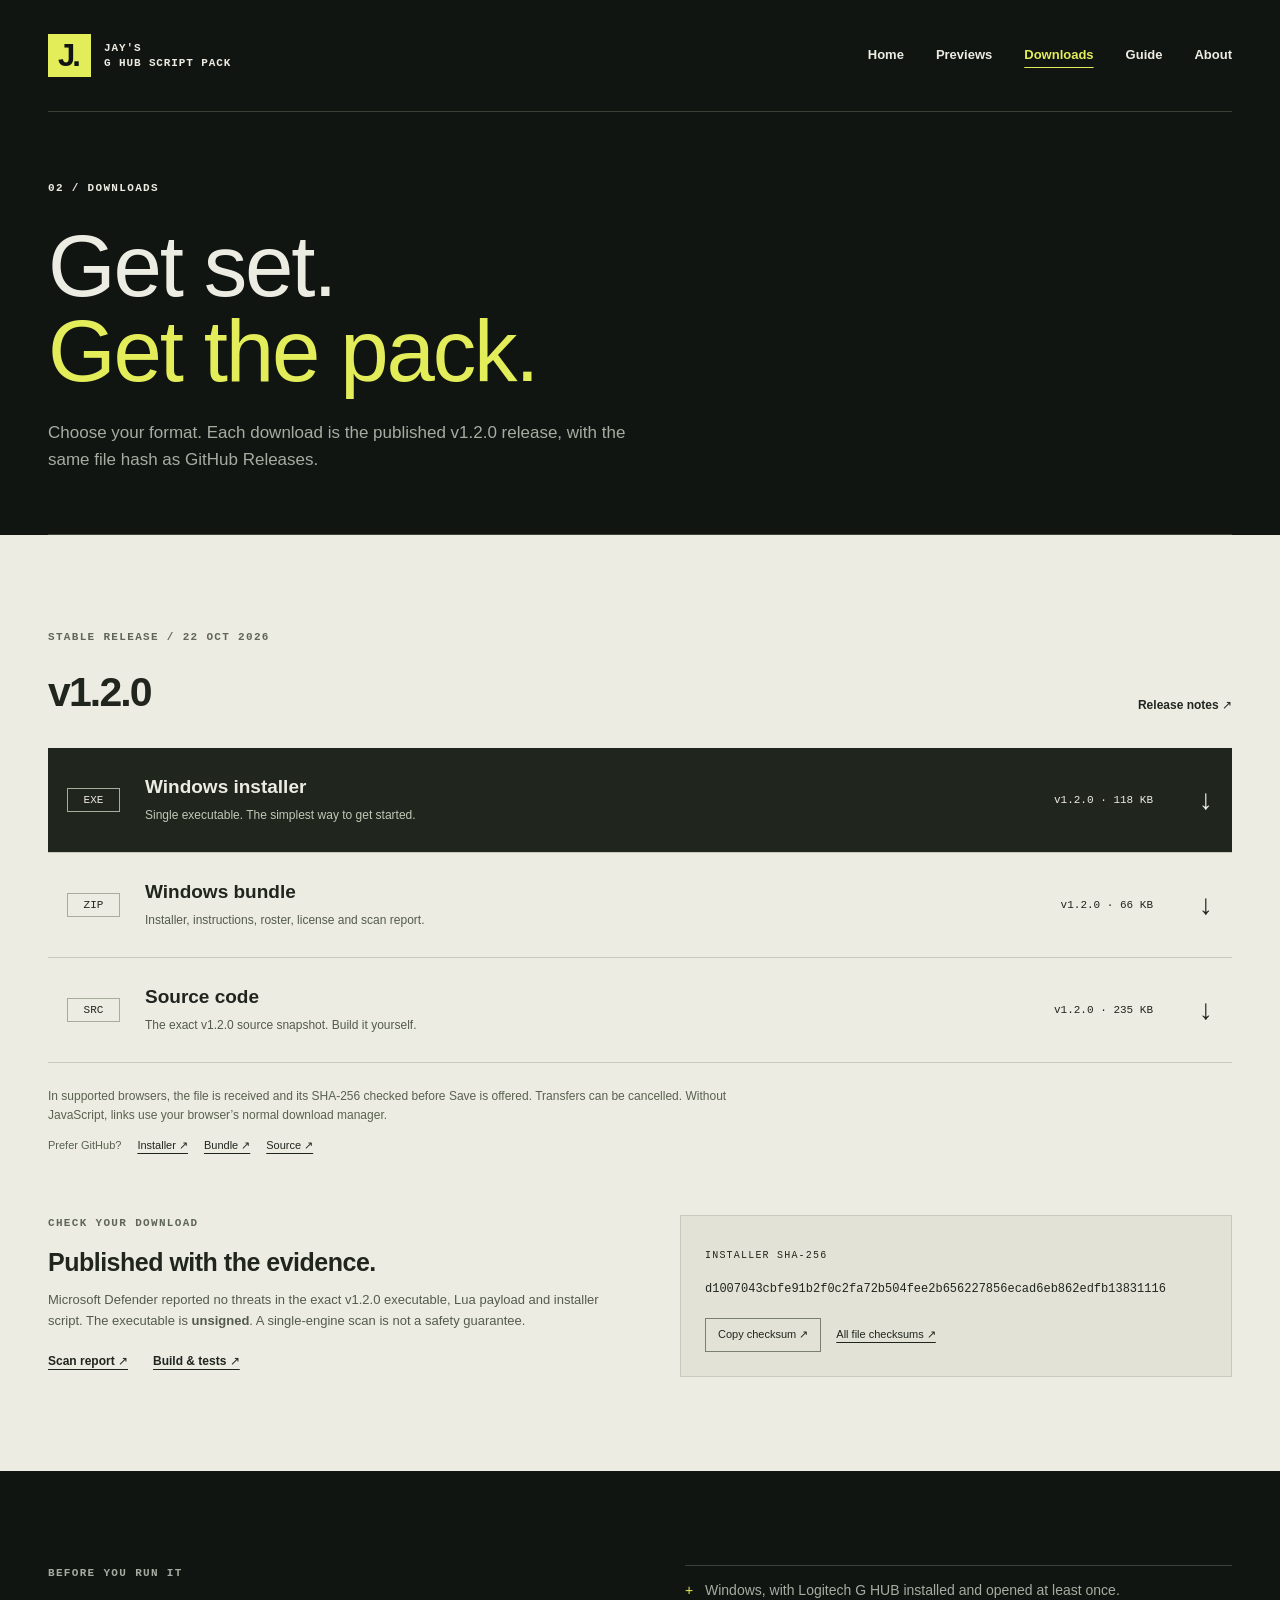
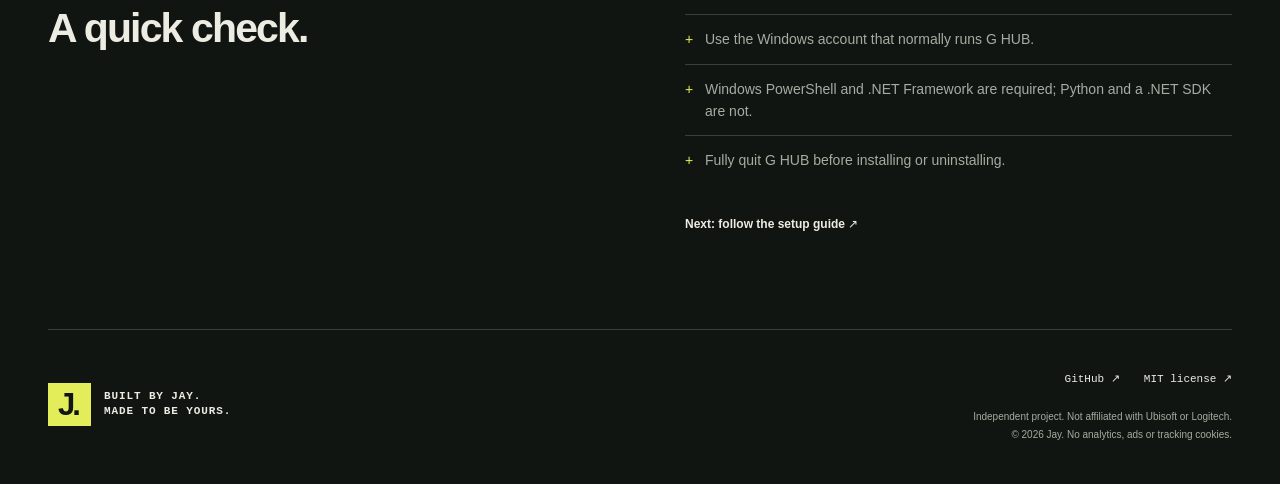
==== site/download.html @ 49db73fe "Expand website with previews, guide and verified download progress" ====
<!doctype html>
<html lang="en"><head>
<meta charset="utf-8"><meta name="viewport" content="width=device-width, initial-scale=1"><meta name="theme-color" content="#111511">
<meta name="description" content="Download the Windows installer, ZIP bundle or source with transfer progress and SHA-256 verification."><meta property="og:title" content="Downloads — Jay's G HUB Script Pack"><meta property="og:description" content="Download the Windows installer, ZIP bundle or source with transfer progress and SHA-256 verification."><meta property="og:type" content="website">
<link rel="canonical" href="https://contactjayclatty.github.io/Jay-GHUB-Script-Pack/download.html"><link rel="icon" href="assets/favicon.ico"><link rel="stylesheet" href="style.css"><script src="app.js" defer></script>
<title>Downloads — Jay's G HUB Script Pack</title></head><body>
<a class="skip" href="#main">Skip to content</a>
<header class="masthead wrap"><a class="wordmark" href="index.html" aria-label="Jay's G HUB Script Pack home"><span class="mark">J.</span><span>JAY'S<br>G HUB SCRIPT PACK</span></a><nav aria-label="Main navigation"><a href="index.html">Home</a><a href="previews.html">Previews</a><a href="download.html" aria-current="page">Downloads</a><a href="guide.html">Guide</a><a href="about.html">About</a></nav></header>
<main id="main"><section class="page-heading wrap"><p class="eyebrow">02 / DOWNLOADS</p><h1>Get set.<br><em>Get the pack.</em></h1><p class="page-intro">Choose your format. Each download is the published v1.2.0 release, with the same file hash as GitHub Releases.</p></section>
<section class="download-section"><div class="wrap section"><div class="download-heading"><div><p class="eyebrow">STABLE RELEASE / 22 OCT 2026</p><h2>v1.2.0</h2></div><a class="text-link" href="https://github.com/contactjayclatty/Jay-GHUB-Script-Pack/releases/tag/v1.2.0">Release notes ↗</a></div><a class="download-row featured" href="downloads/Jay-GHUB-Script-Pack-v1.2.0.exe" download="Jay-GHUB-Script-Pack-v1.2.0.exe" data-download="installer"><span class="file-type">EXE</span><span><strong>Windows installer</strong><small>Single executable. The simplest way to get started.</small></span><span class="file-detail">v1.2.0 · 118 KB</span><span class="download-arrow" aria-hidden="true">↓</span></a><a class="download-row " href="downloads/Jay-GHUB-Script-Pack-v1.2.0-windows.zip" download="Jay-GHUB-Script-Pack-v1.2.0-windows.zip" data-download="bundle"><span class="file-type">ZIP</span><span><strong>Windows bundle</strong><small>Installer, instructions, roster, license and scan report.</small></span><span class="file-detail">v1.2.0 · 66 KB</span><span class="download-arrow" aria-hidden="true">↓</span></a><a class="download-row " href="downloads/Jay-GHUB-Script-Pack-v1.2.0-source.zip" download="Jay-GHUB-Script-Pack-v1.2.0-source.zip" data-download="source"><span class="file-type">SRC</span><span><strong>Source code</strong><small>The exact v1.2.0 source snapshot. Build it yourself.</small></span><span class="file-detail">v1.2.0 · 235 KB</span><span class="download-arrow" aria-hidden="true">↓</span></a><p class="download-explainer">In supported browsers, the file is received and its SHA-256 checked before Save is offered. Transfers can be cancelled. Without JavaScript, links use your browser’s normal download manager.</p><div class="direct-links"><span>Prefer GitHub?</span><a href="https://github.com/contactjayclatty/Jay-GHUB-Script-Pack/releases/download/v1.2.0/Jay-GHUB-Script-Pack-v1.2.0.exe">Installer ↗</a><a href="https://github.com/contactjayclatty/Jay-GHUB-Script-Pack/releases/download/v1.2.0/Jay-GHUB-Script-Pack-v1.2.0-windows.zip">Bundle ↗</a><a href="https://github.com/contactjayclatty/Jay-GHUB-Script-Pack/releases/download/v1.2.0/Jay-GHUB-Script-Pack-v1.2.0-source.zip">Source ↗</a></div>    <div class="verification" id="verification"><div><p class="eyebrow">CHECK YOUR DOWNLOAD</p><h3>Published with the evidence.</h3><p>Microsoft Defender reported no threats in the exact v1.2.0 executable, Lua payload and installer script. The executable is <strong>unsigned</strong>. A single-engine scan is not a safety guarantee.</p><div class="verification-links"><a href="https://github.com/contactjayclatty/Jay-GHUB-Script-Pack/releases/download/v1.2.0/malware-scan-report.json">Scan report ↗</a><a href="https://github.com/contactjayclatty/Jay-GHUB-Script-Pack/actions/runs/39658087045">Build & tests ↗</a></div></div><div class="hash-block"><label for="checksum">INSTALLER SHA-256</label><code id="checksum">d1007043cbfe91b2f0c2fa72b504fee2b656227856ecad6eb862edfb13831116</code><button id="copy-hash" type="button">Copy checksum <span aria-hidden="true">↗</span></button><span id="copy-status" class="sr-only" role="status"></span><a href="https://github.com/contactjayclatty/Jay-GHUB-Script-Pack/releases/download/v1.2.0/SHA256SUMS.txt">All file checksums ↗</a></div></div></div></section>
<section class="wrap section requirements"><div><p class="eyebrow">BEFORE YOU RUN IT</p><h2>A quick check.</h2></div><div><ul class="plain-list"><li>Windows, with Logitech G HUB installed and opened at least once.</li><li>Use the Windows account that normally runs G HUB.</li><li>Windows PowerShell and .NET Framework are required; Python and a .NET SDK are not.</li><li>Fully quit G HUB before installing or uninstalling.</li></ul><a class="text-link" href="guide.html">Next: follow the setup guide ↗</a></div></section>
<dialog id="download-dialog" aria-labelledby="transfer-title" aria-describedby="transfer-status"><div class="transfer-head"><span class="eyebrow">JAY'S G HUB / FILE TRANSFER</span><button type="button" id="close-transfer" aria-label="Close download window">×</button></div><p class="transfer-version">V1.2.0 / WINDOWS</p><h2 id="transfer-title">Preparing your file.</h2><p id="transfer-file" class="transfer-file"></p><progress id="transfer-progress" max="100" aria-label="Download progress"></progress><div class="transfer-stats"><span id="transfer-amount">Connecting…</span><span id="transfer-percent">—</span></div><p id="transfer-status" role="status" aria-live="polite">Starting the transfer.</p><div class="transfer-actions"><button type="button" class="button primary" id="save-transfer" hidden>Save file ↓</button><button type="button" class="button primary" id="retry-transfer" hidden>Try again ↻</button><button type="button" class="button secondary" id="cancel-transfer">Cancel transfer</button></div><a id="transfer-fallback" href="https://github.com/contactjayclatty/Jay-GHUB-Script-Pack/releases/download/v1.2.0/Jay-GHUB-Script-Pack-v1.2.0.exe">Download directly from GitHub ↗</a><p class="transfer-footnote">The progress bar measures bytes received by this page. Saving to disk is handled by your browser.</p></dialog></main>
<footer class="wrap footer"><a class="wordmark" href="index.html"><span class="mark">J.</span><span>BUILT BY JAY.<br>MADE TO BE YOURS.</span></a><div><a href="https://github.com/contactjayclatty/Jay-GHUB-Script-Pack">GitHub ↗</a><a href="https://github.com/contactjayclatty/Jay-GHUB-Script-Pack/blob/main/LICENSE">MIT license ↗</a><p>Independent project. Not affiliated with Ubisoft or Logitech.<br>© 2026 Jay. No analytics, ads or tracking cookies.</p></div></footer>
</body></html>
---- site/style.css ----
:root{--bg:#111511;--panel:#1b201b;--paper:#edece3;--muted:#a5ada1;--line:#394036;--accent:#e3ec59;--ink:#20251e;color-scheme:dark;font-family:Arial,Helvetica,sans-serif;font-synthesis:none}*{box-sizing:border-box}html{scroll-behavior:smooth;scroll-padding-top:30px}body{margin:0;background:var(--bg);color:var(--paper);font-size:16px;line-height:1.6}a{color:inherit;text-underline-offset:4px}button,input{font:inherit}a,button,input,summary{-webkit-tap-highlight-color:transparent}a:focus-visible,button:focus-visible,input:focus-visible,summary:focus-visible{outline:2px solid var(--accent);outline-offset:6px}.wrap{width:min(1240px,calc(100% - 96px));margin-inline:auto}.masthead{height:112px;display:flex;align-items:center;justify-content:space-between;border-bottom:1px solid var(--line)}.wordmark{display:flex;gap:13px;align-items:center;text-decoration:none;font:700 11px/1.35 'Courier New',monospace;letter-spacing:.08em}.mark{display:grid;place-items:center;width:43px;height:43px;background:var(--accent);color:var(--bg);font:900 31px/1 Arial;letter-spacing:-3px;padding-right:3px}.masthead nav{display:flex;gap:32px;font-size:13px;font-weight:bold}.masthead nav a{text-decoration:none}.masthead nav a:hover{color:var(--accent)}.hero{display:grid;grid-template-columns:1fr .85fr;gap:70px;padding-top:76px;padding-bottom:78px;align-items:center}.eyebrow{font:700 11px/1.6 'Courier New',monospace;letter-spacing:.12em;margin:0 0 25px}.status-dot{display:inline-block;width:7px;height:7px;background:var(--accent);margin-right:8px}.hero h1{font-family:Impact,'Arial Narrow',sans-serif;font-size:clamp(60px,6.6vw,98px);font-weight:400;line-height:.97;letter-spacing:-.025em;margin:0 0 28px}.hero h1 span{color:var(--accent)}.intro{max-width:400px;color:#bdc4b8;font-size:17px;line-height:1.7;margin:0 0 29px}.button{display:inline-flex;gap:50px;align-items:center;justify-content:space-between;padding:17px 23px;font-weight:700;font-size:15px;text-decoration:none;transition:background .15s,transform .15s}.primary{background:var(--accent);color:var(--bg)}.primary:hover{background:#f1fa78;transform:translateY(-2px)}.button span{font-size:25px;line-height:1}.download-meta{font:11px/1.6 'Courier New',monospace;color:var(--muted);margin:15px 0 0}.download-meta span{margin:0 8px;color:#5a6455}.hero-visual{margin:0;position:relative;padding:21px;background:var(--panel);border:1px solid var(--line);box-shadow:17px 17px 0 #0a0d0a}.visual-top{display:flex;justify-content:space-between;gap:10px;font:10px/1.5 'Courier New',monospace;letter-spacing:.07em;margin-bottom:16px;color:var(--muted)}.visual-top span:last-child{color:var(--accent)}.screen{overflow:hidden;border:1px solid #444e44;background:#121820}.screen img{width:100%;height:auto;display:block}.hero-visual figcaption{font:11px/1.6 'Courier New',monospace;color:var(--muted);margin-top:17px}.corner{color:var(--accent);font-size:20px;margin-right:6px}.spec-strip{border-block:1px solid var(--line);background:#181d17}.specs{display:flex;align-items:center;justify-content:space-between;padding-block:22px;font-size:13px;color:var(--muted);gap:20px}.specs strong{font-size:20px;color:var(--paper);margin-right:10px}.specs a{color:var(--accent);font:700 11px 'Courier New',monospace;text-decoration:none}.section{padding-top:94px;padding-bottom:94px}h2{font-size:clamp(32px,3.2vw,46px);line-height:1.13;letter-spacing:-.045em;font-weight:700;margin:0 0 24px}h3{font-size:21px;line-height:1.3;letter-spacing:-.02em;margin:0 0 12px}.setup{display:grid;grid-template-columns:.85fr 1.15fr;gap:100px}.section-heading>p:last-child{max-width:320px;color:var(--muted)}.section .eyebrow{color:var(--muted);margin-bottom:23px}.steps{list-style:none;padding:0;margin:0}.steps li{display:grid;grid-template-columns:43px 1fr;gap:20px;border-top:1px solid var(--line);padding:25px 0}.steps li:first-child{padding-top:22px}.steps li:last-child{padding-bottom:0}.step-number{font:12px 'Courier New',monospace;color:var(--accent);padding-top:5px}.steps p{font-size:14px;color:var(--muted);margin:0;max-width:490px}.steps strong{color:var(--paper)}.neutral{display:grid;grid-template-columns:175px 1fr;gap:28px;padding:26px 32px;border-left:3px solid var(--accent);background:var(--panel)}.note-label{font:700 11px/1.7 'Courier New',monospace;color:var(--accent);letter-spacing:.1em}.neutral p{margin:0;font-size:14px;color:var(--muted)}.neutral strong{color:var(--paper)}.roster-heading,.download-heading{display:flex;justify-content:space-between;align-items:flex-end;gap:30px;margin-bottom:33px}.roster-heading h2,.download-heading h2{margin:0}.roster-heading>p{color:var(--muted);font-size:14px;margin:0}.roster-tools{display:flex;gap:20px;align-items:center;margin-bottom:22px;border-top:1px solid var(--line);padding-top:22px}.roster-tools label{font:11px 'Courier New',monospace;text-transform:uppercase;letter-spacing:.05em}.roster-tools input{background:transparent;color:var(--paper);border:1px solid #59634f;padding:11px 14px;width:330px;border-radius:0;font-size:14px}.roster-tools input::placeholder{color:#a5ada1}.roster-tools span{margin-left:auto;font:11px 'Courier New',monospace;color:var(--muted)}.operator-list{list-style:none;display:grid;grid-template-columns:repeat(6,1fr);margin:0;padding:0;border-top:1px solid var(--line);border-left:1px solid var(--line)}.operator-list li{border-bottom:1px solid var(--line);border-right:1px solid var(--line);padding:13px 15px;font-size:13px;display:flex;gap:12px;align-items:center}.operator-list li:before{content:'+';color:#69765d;font:11px monospace}.operator-list li[hidden]{display:none}.operator-list li:hover{background:var(--panel);color:var(--accent)}.small-print{font-size:11px;color:var(--muted);margin:20px 0 0;max-width:800px}.empty{color:var(--muted)}.download-section{background:var(--paper);color:var(--ink)}.download-section .eyebrow{color:#5f6659}.text-link{font-size:12px;font-weight:bold;text-decoration:none}.text-link:hover{text-decoration:underline}.download-row{display:grid;grid-template-columns:53px 1fr 130px 35px;align-items:center;gap:25px;border-top:1px solid #c6c9bb;padding:27px 19px;text-decoration:none;transition:background .15s}.download-row:last-of-type{border-bottom:1px solid #c6c9bb}.download-row:hover{background:#dddfd1}.download-row.featured{background:var(--ink);color:var(--paper);border:0}.download-row.featured:hover{background:#343d2c}.file-type{font:11px 'Courier New',monospace;border:1px solid #a7ad9b;padding:5px 7px;text-align:center}.download-row strong{display:block;font-size:19px;line-height:1.3;margin-bottom:6px}.download-row small{font-size:12px;color:#535b4d;display:block}.featured small{color:#c0c9b6}.file-detail{font:11px 'Courier New',monospace;text-align:right}.download-arrow{font-size:28px;text-align:right}.verification{display:grid;grid-template-columns:1fr 1fr;gap:80px;padding-top:60px}.verification .eyebrow{margin-bottom:13px}.verification h3{font-size:25px}.verification p:not(.eyebrow){font-size:13px;color:#535b4d;margin:0}.verification-links{display:flex;gap:25px;margin-top:20px;font-size:12px;font-weight:bold}.hash-block{background:#e2e3d6;padding:24px;align-self:start;border:1px solid #c6c9bb}.hash-block label{font:10px 'Courier New',monospace;letter-spacing:.12em}.hash-block code{display:block;overflow-wrap:anywhere;font:12px/1.8 'Courier New',monospace;margin:13px 0 18px}.hash-block button{background:transparent;border:1px solid #79806f;color:var(--ink);padding:7px 12px;cursor:pointer;font-size:11px}.hash-block button:hover{background:#cdd2bf}.hash-block>a{font-size:11px;margin-left:15px}.download-section :focus-visible{outline-color:#3b4931}.faq{display:grid;grid-template-columns:.85fr 1.15fr;gap:100px}.questions details{border-top:1px solid var(--line)}.questions details:last-child{border-bottom:1px solid var(--line)}summary{cursor:pointer;list-style:none;display:flex;align-items:center;justify-content:space-between;gap:18px;font-size:15px;padding:21px 0;font-weight:bold}summary::-webkit-details-marker{display:none}summary:after{content:'+';font:21px 'Courier New',monospace;color:var(--accent)}details[open] summary:after{content:'−'}.questions p{font-size:14px;color:var(--muted);margin:0 0 23px;max-width:500px}.questions code{font-size:12px;overflow-wrap:anywhere}.footer{border-top:1px solid var(--line);padding-top:34px;padding-bottom:40px;display:flex;justify-content:space-between;gap:40px}.footer>div{text-align:right}.footer>div>a{font:11px 'Courier New',monospace;margin-left:24px;text-decoration:none}.footer p{font-size:10px;color:var(--muted);line-height:1.8;margin:18px 0 0}.sr-only{position:absolute;width:1px;height:1px;padding:0;margin:-1px;overflow:hidden;clip:rect(0,0,0,0);white-space:nowrap;border:0}.skip{position:fixed;top:-80px;left:16px;z-index:10;background:var(--accent);color:var(--ink);padding:12px}.skip:focus{top:12px}[hidden]{display:none!important}
@media(min-width:1500px){.hero{gap:110px}.hero h1{font-size:105px}}
@media(max-width:1050px){.wrap{width:calc(100% - 56px)}.hero{gap:35px}.hero h1{font-size:70px}.setup,.faq{gap:50px}.operator-list{grid-template-columns:repeat(5,1fr)}.verification{gap:35px}.specs strong{display:block;margin-bottom:3px}.hash-block>a{display:block;margin:12px 0 0}}
@media(max-width:760px){.wrap{width:calc(100% - 40px)}.masthead{height:89px}.masthead nav{gap:18px;font-size:12px}.wordmark{font-size:9px}.mark{width:35px;height:35px;font-size:26px}.hero{grid-template-columns:1fr;padding-top:46px;padding-bottom:48px;gap:40px}.hero h1{font-size:clamp(61px,14vw,96px)}.hero .eyebrow{font-size:9px;margin-bottom:25px}.intro{font-size:16px;max-width:450px}.hero-visual{max-width:460px;width:100%;justify-self:center;box-shadow:9px 9px 0 #090c09;padding:15px}.hero-visual figcaption{font-size:10px}.specs{display:grid;grid-template-columns:1fr 1fr;gap:21px;padding-block:23px}.specs strong{display:inline;font-size:19px}.specs span{font-size:11px}.specs a{font-size:10px}.section{padding-block:58px}.setup,.faq{grid-template-columns:1fr;gap:25px}h2{font-size:35px}.section-heading>p:last-child{max-width:440px}.neutral{grid-template-columns:1fr;padding:21px;gap:12px}.neutral p{font-size:13px}.roster-heading{display:block}.roster-heading>p{margin-top:18px}.roster-tools{flex-wrap:wrap;gap:12px}.roster-tools label{width:100%}.roster-tools input{width:calc(100% - 110px)}.roster-tools span{font-size:10px}.operator-list{grid-template-columns:repeat(3,1fr)}.operator-list li{padding:12px 9px;font-size:12px;gap:6px}.small-print{font-size:10px}.download-heading{display:block}.download-heading .text-link{display:inline-block;margin-top:21px}.download-row{grid-template-columns:40px 1fr 22px;gap:15px;padding:22px 12px}.download-row strong{font-size:17px}.download-row small{font-size:11px}.file-type{font-size:9px;padding:4px}.file-detail{display:none}.verification{grid-template-columns:1fr;gap:28px;padding-top:38px}.hash-block>a{display:inline-block;margin:0 0 0 12px}.faq .text-link{display:inline-block;margin-bottom:15px}.footer{display:block;padding-block:28px}.footer>div{text-align:left;margin-top:28px}.footer>div>a{margin-left:0;margin-right:24px}}
@media(prefers-reduced-motion:reduce){html{scroll-behavior:auto}*{transition:none!important}}
/* Shared pages */
.masthead nav a[aria-current="page"]{color:var(--accent);text-decoration:underline;text-underline-offset:8px}
.page-heading{padding-block:68px 60px;border-bottom:1px solid var(--line)}
.page-heading h1{font:400 clamp(58px,6.8vw,94px)/.98 Impact,'Arial Narrow',sans-serif;letter-spacing:-.025em;margin:0 0 26px}
.page-heading h1 em{font-style:normal;color:var(--accent)}
.page-intro{color:var(--muted);font-size:17px;max-width:610px;margin:0}
.overview,.preview-layout,.requirements,.about-story{display:grid;grid-template-columns:1fr 1fr;gap:90px}
.muted,.preview-copy>p:not(.eyebrow){color:var(--muted);max-width:440px}.overview .muted{margin-bottom:25px}
.route-list{border-top:1px solid var(--line)}.route-list>a{position:relative;display:block;padding:23px 40px 23px 0;border-bottom:1px solid var(--line);text-decoration:none}.route-list>a:hover{color:var(--accent)}.route-list span{display:block;font:10px 'Courier New',monospace;color:var(--muted);margin-bottom:12px}.route-list strong{font-size:23px;line-height:1.3;display:block;letter-spacing:-.025em}.route-list b{position:absolute;right:8px;top:35px;font-size:25px;font-weight:400;color:var(--accent)}
.bottom-cta{display:flex;align-items:center;justify-content:space-between;gap:30px}.bottom-cta h2{margin:0}.preview-layout{align-items:start;grid-template-columns:.8fr 1.2fr}.preview-copy{padding-top:25px}.preview-copy .button{margin-top:20px}.plain-list{padding:0;list-style:none;color:var(--muted);font-size:14px;margin:25px 0}.plain-list li{padding:13px 0 13px 20px;border-top:1px solid var(--line);position:relative}.plain-list li:before{content:'+';position:absolute;left:0;color:var(--accent)}.preview-frame{margin:0;padding:18px;background:var(--panel);border:1px solid var(--line)}.preview-frame img{display:block;width:100%;height:auto}.preview-frame figcaption{font-size:11px;color:var(--muted);margin:16px 0 8px}.preview-frame>a{font-size:11px}
.code-section{background:#191e17;border-block:1px solid var(--line)}.code-layout{display:grid;grid-template-columns:1.3fr 1fr;gap:60px}.code-window{border:1px solid var(--line);background:#0d110d;min-width:0}.code-top{display:flex;justify-content:space-between;gap:15px;padding:14px 20px;border-bottom:1px solid var(--line);font:10px 'Courier New',monospace;color:var(--muted)}.code-window pre{margin:0;padding:27px;overflow:auto;font:13px/1.9 'Courier New',monospace}.code-comment{color:#819276}.code-name{color:#e6e9d3}.code-value{color:var(--accent)}.code-string{color:#c9c48b}.code-notes p{color:var(--muted);font-size:14px}.code-notes strong{color:var(--paper)}.source-details{margin-top:28px;border-block:1px solid var(--line);padding-bottom:0}.source-details[open]{padding-bottom:25px}.source-details summary{font-size:13px}.source-details pre{max-height:480px;overflow:auto;background:#0d110d;padding:24px;font:12px/1.8 'Courier New',monospace;tab-size:2}.source-details>a{font-size:12px}
.download-explainer{font-size:12px;color:#59614f;max-width:730px;margin:24px 0 12px}.direct-links{display:flex;flex-wrap:wrap;gap:16px;font-size:11px}.direct-links span{color:#59614f}.requirements .plain-list{margin-top:0}.requirements h2{margin:0}
.guide-layout{display:grid;grid-template-columns:185px 1fr;gap:80px;padding-block:45px 80px}.guide-toc{position:sticky;top:30px;align-self:start}.guide-toc a{display:block;font:11px 'Courier New',monospace;padding:15px 0;text-decoration:none;border-top:1px solid var(--line);color:var(--muted)}.guide-toc a:hover{color:var(--accent)}.guide-content{min-width:0}.guide-content .setup{display:block;padding:0 0 60px}.guide-content .section-heading>p:last-child{max-width:none}.guide-content .steps{margin-top:30px}.guide-content .steps p{max-width:none}.guide-chapter{padding:45px 0;border-top:1px solid var(--line)}.guide-chapter>p:not(.eyebrow),.guide-chapter ol{color:var(--muted);font-size:15px}.guide-chapter>h3{margin-top:30px}.guide-chapter code{font-size:12px;overflow-wrap:anywhere}.guide-chapter li{padding:6px 0}.setting-row{display:grid;grid-template-columns:1fr 1fr;gap:20px;border-top:1px solid var(--line);padding:17px 0;align-items:center}.setting-row code{color:var(--accent);font-size:13px}.setting-row p{font-size:13px;color:var(--muted);margin:0}.path-block{background:var(--panel);border:1px solid var(--line);padding:24px;overflow:auto;font:12px/1.9 'Courier New',monospace}.guide-chapter .text-link{display:inline-block;margin-top:22px}
.about-story{grid-template-columns:.6fr 1.4fr}.about-story p:not(.eyebrow){color:var(--muted);max-width:640px}.about-story .large-copy{font-size:21px;line-height:1.65}.about-facts{background:var(--panel);border-block:1px solid var(--line)}.fact-row{display:grid;grid-template-columns:220px 1fr;gap:40px;padding:32px 0;border-top:1px solid var(--line)}.fact-row>span{font:11px 'Courier New',monospace;color:var(--accent);padding-top:5px}.fact-row p{color:var(--muted);font-size:14px;max-width:700px;margin:0 0 15px}.fact-row a{font-size:12px}.about-links{display:flex;flex-direction:column;align-items:start;gap:20px}
/* Transfer progress is based on the actual streamed bytes. */
dialog{color:var(--paper);background:var(--bg);border:1px solid #67734f;padding:30px;width:min(560px,calc(100% - 32px));max-height:calc(100dvh - 40px);overflow:auto;box-shadow:0 20px 80px #0008}dialog::backdrop{background:#080b08df;backdrop-filter:blur(4px)}.transfer-head{display:flex;justify-content:space-between;align-items:start;border-bottom:1px solid var(--line);padding-bottom:17px;margin-bottom:25px}.transfer-head .eyebrow{font-size:10px;margin:5px 0 0}.transfer-head button{background:none;border:0;color:var(--paper);font-size:28px;line-height:1;cursor:pointer;padding:0 3px}.transfer-version{font:10px 'Courier New',monospace;color:var(--accent);letter-spacing:.08em}dialog h2{font-size:32px;margin:17px 0}dialog .transfer-file{font:11px/1.6 'Courier New',monospace;overflow-wrap:anywhere;color:var(--muted);margin:0 0 24px}progress{display:block;width:100%;height:7px;accent-color:var(--accent);border:0;background:var(--line)}progress::-webkit-progress-bar{background:var(--line)}progress::-webkit-progress-value{background:var(--accent)}progress::-moz-progress-bar{background:var(--accent)}.transfer-stats{display:flex;justify-content:space-between;gap:15px;font:11px 'Courier New',monospace;margin-top:13px;color:var(--accent)}#transfer-status{font-size:13px;color:var(--muted);min-height:64px;margin-top:23px}.transfer-actions{display:flex;gap:15px;flex-wrap:wrap;margin:23px 0}.transfer-actions .button{border:0;cursor:pointer;font-size:13px;padding:12px 18px}.secondary{background:var(--panel);color:var(--paper)}#transfer-fallback{font-size:11px}.transfer-footnote{color:var(--muted);font-size:10px;border-top:1px solid var(--line);padding-top:18px;margin:24px 0 0}
@media(max-width:1050px){.masthead nav{gap:22px}.overview,.preview-layout,.requirements,.about-story{gap:45px}.guide-layout{gap:40px;grid-template-columns:160px 1fr}.code-layout{gap:30px}.code-top span:last-child{display:none}}
@media(max-width:760px){.masthead{height:auto;display:block;padding-block:20px 0}.masthead nav{display:flex;justify-content:space-between;gap:16px;margin-top:21px;padding:0 0 18px;font-size:12px;overflow:auto}.masthead nav a{white-space:nowrap;flex-shrink:0}.page-heading{padding-block:44px 36px}.page-heading h1{font-size:58px}.page-intro{font-size:15px}.overview,.preview-layout,.code-layout,.requirements,.about-story{grid-template-columns:1fr;gap:30px}.bottom-cta{align-items:start;flex-direction:column;gap:28px}.route-list strong{font-size:21px}.preview-copy{padding-top:0}.preview-frame{padding:12px}.code-window pre{padding:18px;font-size:11px}.code-top{padding:12px 18px}.source-details pre{padding:15px;font-size:10px}.guide-layout{display:block;padding-block:28px 35px}.guide-toc{position:static;display:flex;gap:17px;flex-wrap:wrap;margin-bottom:35px;padding-bottom:20px;border-bottom:1px solid var(--line)}.guide-toc .eyebrow{width:100%;margin-bottom:0}.guide-toc a{border:0;padding:0;font-size:10px}.guide-chapter{padding-block:35px}.setting-row{grid-template-columns:1fr;gap:7px}.path-block{font-size:10px;padding:15px}.fact-row{grid-template-columns:1fr;gap:13px;padding-block:25px}.fact-row>span{font-size:10px}.about-story .large-copy{font-size:18px}.about-links{width:100%}.download-explainer{font-size:11px}dialog{padding:22px}dialog h2{font-size:28px}.transfer-head .eyebrow{font-size:9px}.transfer-file{font-size:10px}}
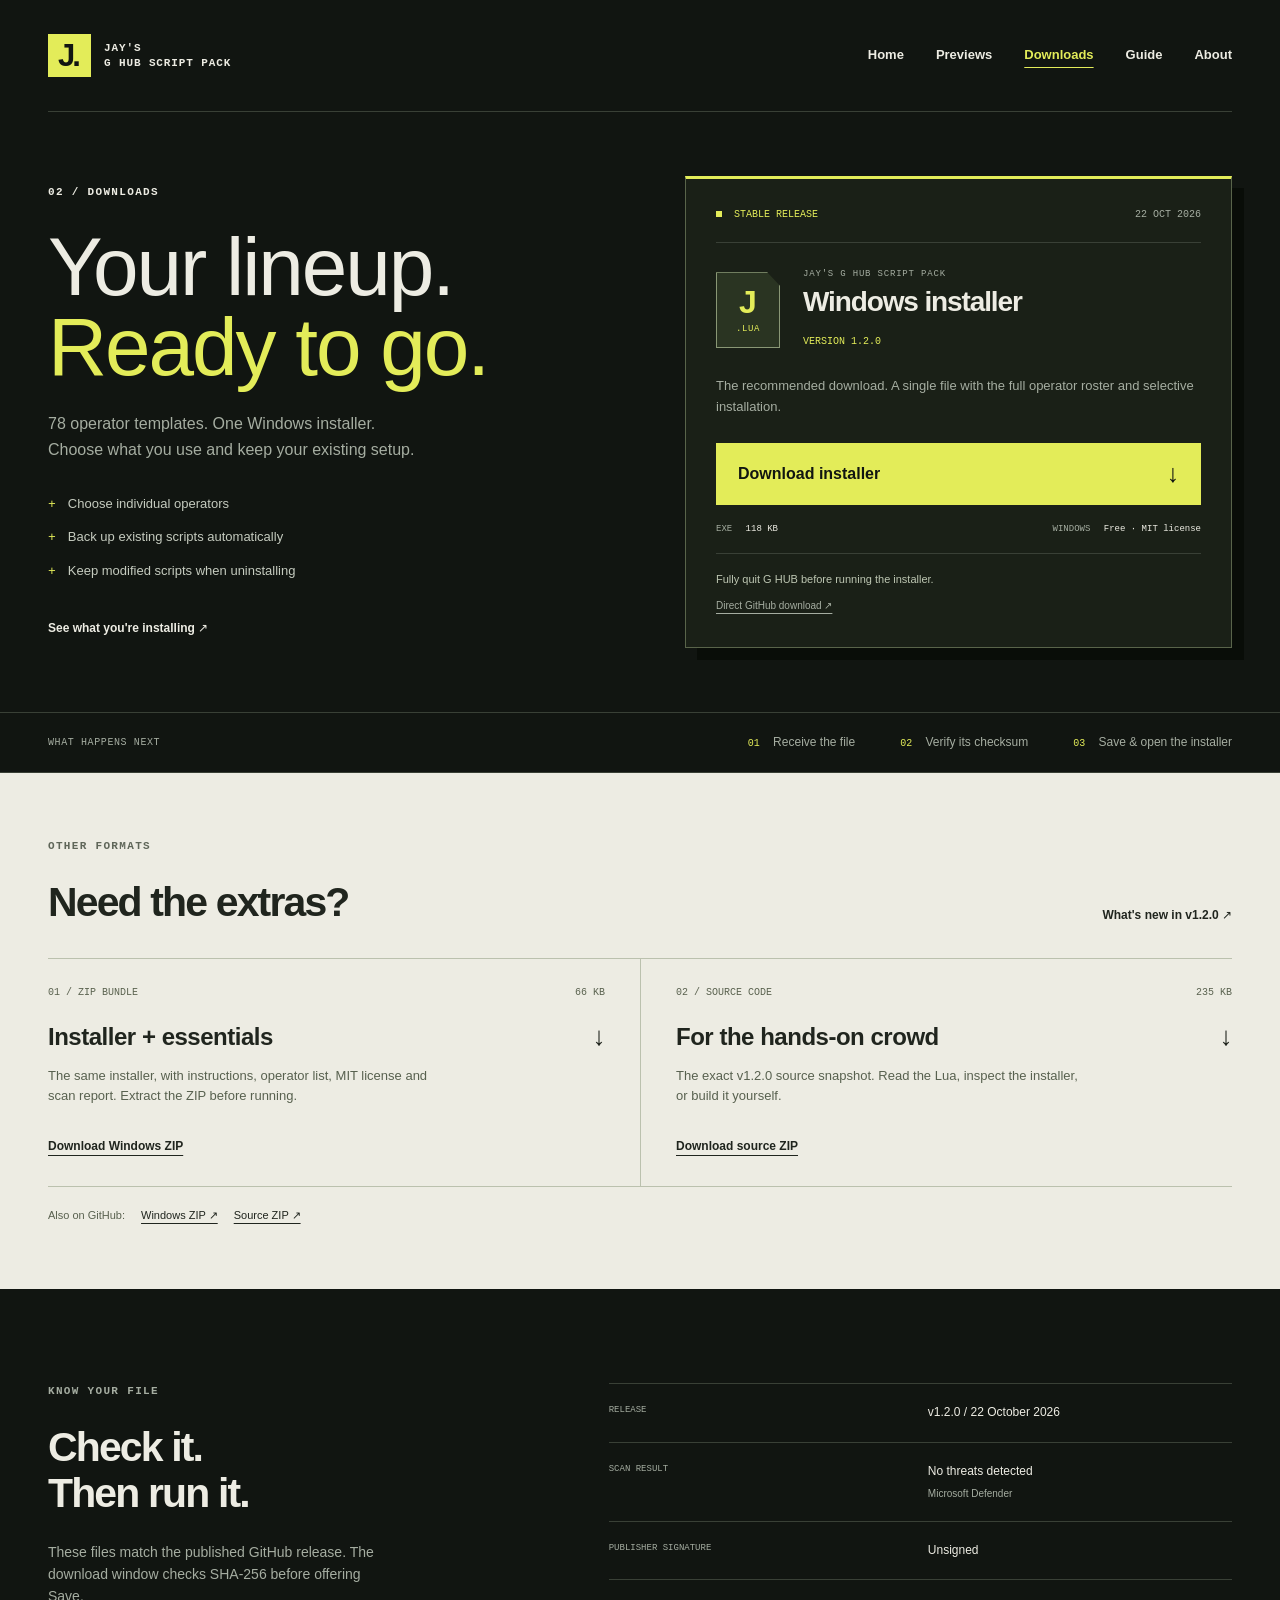
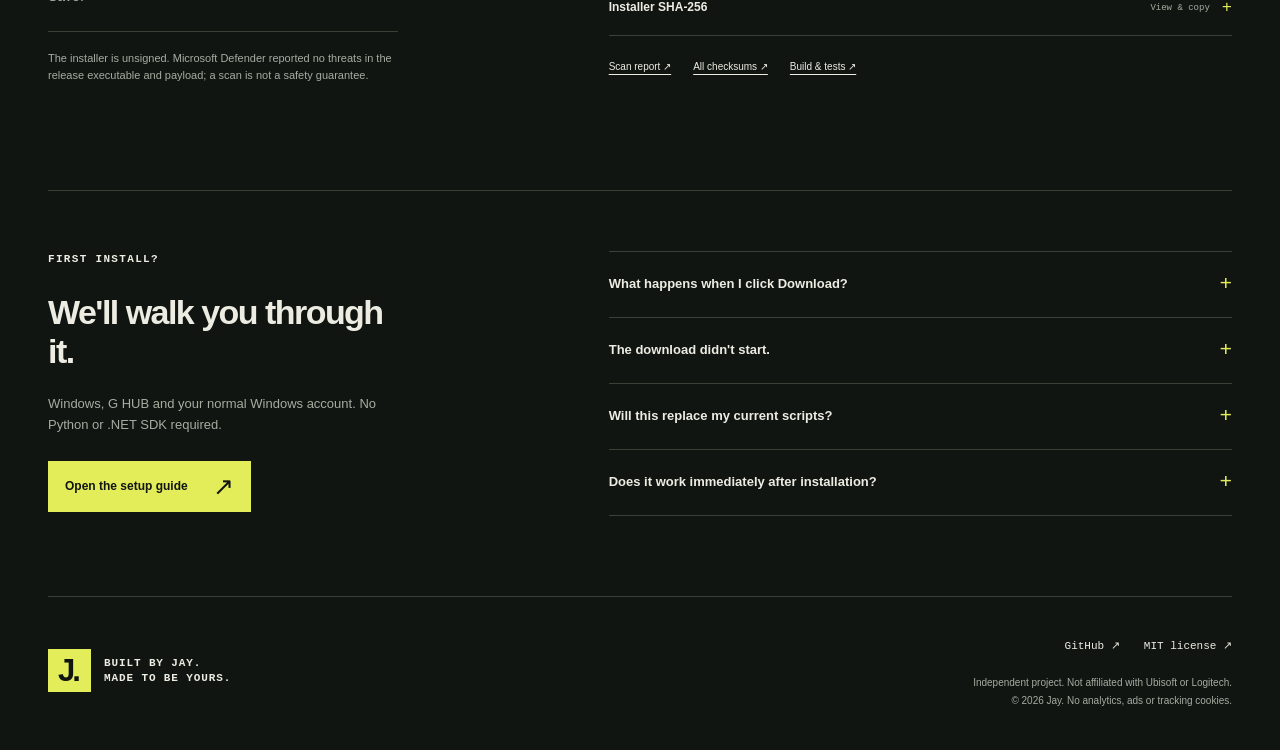
==== commit 7f362187: "Refine download page hierarchy and transfer stages" ====
--- a/site/download.html
+++ b/site/download.html
@@ -6,9 +6,15 @@
 <title>Downloads — Jay's G HUB Script Pack</title></head><body>
 <a class="skip" href="#main">Skip to content</a>
 <header class="masthead wrap"><a class="wordmark" href="index.html" aria-label="Jay's G HUB Script Pack home"><span class="mark">J.</span><span>JAY'S<br>G HUB SCRIPT PACK</span></a><nav aria-label="Main navigation"><a href="index.html">Home</a><a href="previews.html">Previews</a><a href="download.html" aria-current="page">Downloads</a><a href="guide.html">Guide</a><a href="about.html">About</a></nav></header>
-<main id="main"><section class="page-heading wrap"><p class="eyebrow">02 / DOWNLOADS</p><h1>Get set.<br><em>Get the pack.</em></h1><p class="page-intro">Choose your format. Each download is the published v1.2.0 release, with the same file hash as GitHub Releases.</p></section>
-<section class="download-section"><div class="wrap section"><div class="download-heading"><div><p class="eyebrow">STABLE RELEASE / 22 OCT 2026</p><h2>v1.2.0</h2></div><a class="text-link" href="https://github.com/contactjayclatty/Jay-GHUB-Script-Pack/releases/tag/v1.2.0">Release notes ↗</a></div><a class="download-row featured" href="downloads/Jay-GHUB-Script-Pack-v1.2.0.exe" download="Jay-GHUB-Script-Pack-v1.2.0.exe" data-download="installer"><span class="file-type">EXE</span><span><strong>Windows installer</strong><small>Single executable. The simplest way to get started.</small></span><span class="file-detail">v1.2.0 · 118 KB</span><span class="download-arrow" aria-hidden="true">↓</span></a><a class="download-row " href="downloads/Jay-GHUB-Script-Pack-v1.2.0-windows.zip" download="Jay-GHUB-Script-Pack-v1.2.0-windows.zip" data-download="bundle"><span class="file-type">ZIP</span><span><strong>Windows bundle</strong><small>Installer, instructions, roster, license and scan report.</small></span><span class="file-detail">v1.2.0 · 66 KB</span><span class="download-arrow" aria-hidden="true">↓</span></a><a class="download-row " href="downloads/Jay-GHUB-Script-Pack-v1.2.0-source.zip" download="Jay-GHUB-Script-Pack-v1.2.0-source.zip" data-download="source"><span class="file-type">SRC</span><span><strong>Source code</strong><small>The exact v1.2.0 source snapshot. Build it yourself.</small></span><span class="file-detail">v1.2.0 · 235 KB</span><span class="download-arrow" aria-hidden="true">↓</span></a><p class="download-explainer">In supported browsers, the file is received and its SHA-256 checked before Save is offered. Transfers can be cancelled. Without JavaScript, links use your browser’s normal download manager.</p><div class="direct-links"><span>Prefer GitHub?</span><a href="https://github.com/contactjayclatty/Jay-GHUB-Script-Pack/releases/download/v1.2.0/Jay-GHUB-Script-Pack-v1.2.0.exe">Installer ↗</a><a href="https://github.com/contactjayclatty/Jay-GHUB-Script-Pack/releases/download/v1.2.0/Jay-GHUB-Script-Pack-v1.2.0-windows.zip">Bundle ↗</a><a href="https://github.com/contactjayclatty/Jay-GHUB-Script-Pack/releases/download/v1.2.0/Jay-GHUB-Script-Pack-v1.2.0-source.zip">Source ↗</a></div>    <div class="verification" id="verification"><div><p class="eyebrow">CHECK YOUR DOWNLOAD</p><h3>Published with the evidence.</h3><p>Microsoft Defender reported no threats in the exact v1.2.0 executable, Lua payload and installer script. The executable is <strong>unsigned</strong>. A single-engine scan is not a safety guarantee.</p><div class="verification-links"><a href="https://github.com/contactjayclatty/Jay-GHUB-Script-Pack/releases/download/v1.2.0/malware-scan-report.json">Scan report ↗</a><a href="https://github.com/contactjayclatty/Jay-GHUB-Script-Pack/actions/runs/39658087045">Build & tests ↗</a></div></div><div class="hash-block"><label for="checksum">INSTALLER SHA-256</label><code id="checksum">d1007043cbfe91b2f0c2fa72b504fee2b656227856ecad6eb862edfb13831116</code><button id="copy-hash" type="button">Copy checksum <span aria-hidden="true">↗</span></button><span id="copy-status" class="sr-only" role="status"></span><a href="https://github.com/contactjayclatty/Jay-GHUB-Script-Pack/releases/download/v1.2.0/SHA256SUMS.txt">All file checksums ↗</a></div></div></div></section>
-<section class="wrap section requirements"><div><p class="eyebrow">BEFORE YOU RUN IT</p><h2>A quick check.</h2></div><div><ul class="plain-list"><li>Windows, with Logitech G HUB installed and opened at least once.</li><li>Use the Windows account that normally runs G HUB.</li><li>Windows PowerShell and .NET Framework are required; Python and a .NET SDK are not.</li><li>Fully quit G HUB before installing or uninstalling.</li></ul><a class="text-link" href="guide.html">Next: follow the setup guide ↗</a></div></section>
-<dialog id="download-dialog" aria-labelledby="transfer-title" aria-describedby="transfer-status"><div class="transfer-head"><span class="eyebrow">JAY'S G HUB / FILE TRANSFER</span><button type="button" id="close-transfer" aria-label="Close download window">×</button></div><p class="transfer-version">V1.2.0 / WINDOWS</p><h2 id="transfer-title">Preparing your file.</h2><p id="transfer-file" class="transfer-file"></p><progress id="transfer-progress" max="100" aria-label="Download progress"></progress><div class="transfer-stats"><span id="transfer-amount">Connecting…</span><span id="transfer-percent">—</span></div><p id="transfer-status" role="status" aria-live="polite">Starting the transfer.</p><div class="transfer-actions"><button type="button" class="button primary" id="save-transfer" hidden>Save file ↓</button><button type="button" class="button primary" id="retry-transfer" hidden>Try again ↻</button><button type="button" class="button secondary" id="cancel-transfer">Cancel transfer</button></div><a id="transfer-fallback" href="https://github.com/contactjayclatty/Jay-GHUB-Script-Pack/releases/download/v1.2.0/Jay-GHUB-Script-Pack-v1.2.0.exe">Download directly from GitHub ↗</a><p class="transfer-footnote">The progress bar measures bytes received by this page. Saving to disk is handled by your browser.</p></dialog></main>
+<main id="main" class="downloads-v2">
+<section class="download-hero wrap">
+  <div class="download-intro"><p class="eyebrow">02 / DOWNLOADS</p><h1>Your lineup.<br><em>Ready to go.</em></h1><p>78 operator templates. One Windows installer.<br>Choose what you use and keep your existing setup.</p><ul class="download-benefits"><li>Choose individual operators</li><li>Back up existing scripts automatically</li><li>Keep modified scripts when uninstalling</li></ul><a class="text-link" href="previews.html">See what you're installing ↗</a></div>
+  <div class="installer-ticket"><div class="ticket-top"><span class="release-label"><i aria-hidden="true"></i> STABLE RELEASE</span><span>22 OCT 2026</span></div><div class="ticket-product"><span class="file-emblem" aria-hidden="true">J<span>.LUA</span></span><div><p>JAY'S G HUB SCRIPT PACK</p><h2>Windows installer</h2><span class="ticket-version">VERSION 1.2.0</span></div></div><p class="ticket-description">The recommended download. A single file with the full operator roster and selective installation.</p><a class="button primary main-download" href="downloads/Jay-GHUB-Script-Pack-v1.2.0.exe" download="Jay-GHUB-Script-Pack-v1.2.0.exe" data-download="installer">Download installer <span aria-hidden="true">↓</span></a><div class="ticket-meta"><span>EXE <b>118 KB</b></span><span>WINDOWS <b>Free · MIT license</b></span></div><p class="ticket-note">Fully quit G HUB before running the installer.</p><a class="ticket-direct" href="https://github.com/contactjayclatty/Jay-GHUB-Script-Pack/releases/download/v1.2.0/Jay-GHUB-Script-Pack-v1.2.0.exe">Direct GitHub download ↗</a></div>
+</section>
+<div class="download-process"><div class="wrap"><span>WHAT HAPPENS NEXT</span><ol><li><b>01</b> Receive the file</li><li><b>02</b> Verify its checksum</li><li><b>03</b> Save & open the installer</li></ol></div></div>
+<section class="formats-section"><div class="wrap section"><div class="download-heading"><div><p class="eyebrow">OTHER FORMATS</p><h2>Need the extras?</h2></div><a class="text-link" href="https://github.com/contactjayclatty/Jay-GHUB-Script-Pack/releases/tag/v1.2.0">What's new in v1.2.0 ↗</a></div><div class="format-options"><a class="format-option" href="downloads/Jay-GHUB-Script-Pack-v1.2.0-windows.zip" download="Jay-GHUB-Script-Pack-v1.2.0-windows.zip" data-download="bundle"><div class="format-top"><span>01 / ZIP BUNDLE</span><span>66 KB</span></div><h3>Installer + essentials <span aria-hidden="true">↓</span></h3><p>The same installer, with instructions, operator list, MIT license and scan report. Extract the ZIP before running.</p><span class="format-link">Download Windows ZIP</span></a><a class="format-option" href="downloads/Jay-GHUB-Script-Pack-v1.2.0-source.zip" download="Jay-GHUB-Script-Pack-v1.2.0-source.zip" data-download="source"><div class="format-top"><span>02 / SOURCE CODE</span><span>235 KB</span></div><h3>For the hands-on crowd <span aria-hidden="true">↓</span></h3><p>The exact v1.2.0 source snapshot. Read the Lua, inspect the installer, or build it yourself.</p><span class="format-link">Download source ZIP</span></a></div><div class="direct-links format-direct"><span>Also on GitHub:</span><a href="https://github.com/contactjayclatty/Jay-GHUB-Script-Pack/releases/download/v1.2.0/Jay-GHUB-Script-Pack-v1.2.0-windows.zip">Windows ZIP ↗</a><a href="https://github.com/contactjayclatty/Jay-GHUB-Script-Pack/releases/download/v1.2.0/Jay-GHUB-Script-Pack-v1.2.0-source.zip">Source ZIP ↗</a></div></div></section>
+<section class="download-evidence wrap section"><div class="evidence-heading"><p class="eyebrow">KNOW YOUR FILE</p><h2>Check it.<br>Then run it.</h2><p>These files match the published GitHub release. The download window checks SHA-256 before offering Save.</p><p class="evidence-note">The installer is unsigned. Microsoft Defender reported no threats in the release executable and payload; a scan is not a safety guarantee.</p></div><div class="evidence-panel"><div class="evidence-row"><span>RELEASE</span><strong>v1.2.0 / 22 October 2026</strong></div><div class="evidence-row"><span>SCAN RESULT</span><strong>No threats detected <small>Microsoft Defender</small></strong></div><div class="evidence-row"><span>PUBLISHER SIGNATURE</span><strong>Unsigned</strong></div><details class="checksum-details" id="verification"><summary>Installer SHA-256 <span class="checksum-hint">View & copy</span></summary><code id="checksum">d1007043cbfe91b2f0c2fa72b504fee2b656227856ecad6eb862edfb13831116</code><button id="copy-hash" type="button">Copy checksum ↗</button><span id="copy-status" class="sr-only" role="status"></span></details><div class="evidence-links"><a href="https://github.com/contactjayclatty/Jay-GHUB-Script-Pack/releases/download/v1.2.0/malware-scan-report.json">Scan report ↗</a><a href="https://github.com/contactjayclatty/Jay-GHUB-Script-Pack/releases/download/v1.2.0/SHA256SUMS.txt">All checksums ↗</a><a href="https://github.com/contactjayclatty/Jay-GHUB-Script-Pack/actions/runs/39658087045">Build & tests ↗</a></div></div></section>
+<section class="download-help wrap"><div><p class="eyebrow">FIRST INSTALL?</p><h2>We'll walk you through it.</h2><p>Windows, G HUB and your normal Windows account. No Python or .NET SDK required.</p><a class="button primary" href="guide.html">Open the setup guide <span aria-hidden="true">↗</span></a></div><div class="questions"><details><summary>What happens when I click Download?</summary><p>In supported browsers, a window shows real transfer progress. The file's size and SHA-256 are checked before Save is offered. Choose Save file, then check your browser's download manager. Small files may finish almost immediately.</p></details><details><summary>The download didn't start.</summary><p>Try again in the download window, or use the direct GitHub link. Without supported JavaScript APIs, download links use your browser's normal download manager.</p></details><details><summary>Will this replace my current scripts?</summary><p>Matching operator names and known aliases are skipped. Existing scripts are backed up before additions. Your calibration stays intact.</p></details><details><summary>Does it work immediately after installation?</summary><p>Select the script in G HUB for your intended profile. Both strengths start at zero, so configure your own values before expecting scripted movement. See the guide for the controls and recovery steps.</p></details></div></section>
+<dialog id="download-dialog" aria-labelledby="transfer-title" aria-describedby="transfer-status"><div class="transfer-head"><span class="eyebrow">JAY'S G HUB / FILE TRANSFER</span><button type="button" id="close-transfer" aria-label="Close download window">×</button></div><ol class="transfer-phases" aria-label="Download stages"><li data-phase="receive">01 <span>Receive</span></li><li data-phase="verify">02 <span>Verify</span></li><li data-phase="save">03 <span>Save</span></li></ol><h2 id="transfer-title">Preparing your file.</h2><p id="transfer-file" class="transfer-file"></p><progress id="transfer-progress" max="100" aria-label="Download progress"></progress><div class="transfer-stats"><span id="transfer-amount">Connecting…</span><span id="transfer-percent">—</span></div><p id="transfer-status" role="status" aria-live="polite">Starting the transfer.</p><div class="transfer-actions"><button type="button" class="button primary" id="save-transfer" hidden>Save file ↓</button><button type="button" class="button primary" id="retry-transfer" hidden>Try again ↻</button><button type="button" class="button secondary" id="cancel-transfer">Cancel transfer</button></div><a class="transfer-next" id="transfer-next" href="guide.html" hidden>Next: set up your scripts ↗</a><a id="transfer-fallback" href="https://github.com/contactjayclatty/Jay-GHUB-Script-Pack/releases/download/v1.2.0/Jay-GHUB-Script-Pack-v1.2.0.exe">Download directly from GitHub ↗</a><p class="transfer-footnote">The progress bar measures bytes received by this page. Saving to disk is handled by your browser.</p></dialog></main>
 <footer class="wrap footer"><a class="wordmark" href="index.html"><span class="mark">J.</span><span>BUILT BY JAY.<br>MADE TO BE YOURS.</span></a><div><a href="https://github.com/contactjayclatty/Jay-GHUB-Script-Pack">GitHub ↗</a><a href="https://github.com/contactjayclatty/Jay-GHUB-Script-Pack/blob/main/LICENSE">MIT license ↗</a><p>Independent project. Not affiliated with Ubisoft or Logitech.<br>© 2026 Jay. No analytics, ads or tracking cookies.</p></div></footer>
 </body></html>
--- a/site/style.css
+++ b/site/style.css
@@ -21,3 +21,8 @@
 dialog{color:var(--paper);background:var(--bg);border:1px solid #67734f;padding:30px;width:min(560px,calc(100% - 32px));max-height:calc(100dvh - 40px);overflow:auto;box-shadow:0 20px 80px #0008}dialog::backdrop{background:#080b08df;backdrop-filter:blur(4px)}.transfer-head{display:flex;justify-content:space-between;align-items:start;border-bottom:1px solid var(--line);padding-bottom:17px;margin-bottom:25px}.transfer-head .eyebrow{font-size:10px;margin:5px 0 0}.transfer-head button{background:none;border:0;color:var(--paper);font-size:28px;line-height:1;cursor:pointer;padding:0 3px}.transfer-version{font:10px 'Courier New',monospace;color:var(--accent);letter-spacing:.08em}dialog h2{font-size:32px;margin:17px 0}dialog .transfer-file{font:11px/1.6 'Courier New',monospace;overflow-wrap:anywhere;color:var(--muted);margin:0 0 24px}progress{display:block;width:100%;height:7px;accent-color:var(--accent);border:0;background:var(--line)}progress::-webkit-progress-bar{background:var(--line)}progress::-webkit-progress-value{background:var(--accent)}progress::-moz-progress-bar{background:var(--accent)}.transfer-stats{display:flex;justify-content:space-between;gap:15px;font:11px 'Courier New',monospace;margin-top:13px;color:var(--accent)}#transfer-status{font-size:13px;color:var(--muted);min-height:64px;margin-top:23px}.transfer-actions{display:flex;gap:15px;flex-wrap:wrap;margin:23px 0}.transfer-actions .button{border:0;cursor:pointer;font-size:13px;padding:12px 18px}.secondary{background:var(--panel);color:var(--paper)}#transfer-fallback{font-size:11px}.transfer-footnote{color:var(--muted);font-size:10px;border-top:1px solid var(--line);padding-top:18px;margin:24px 0 0}
 @media(max-width:1050px){.masthead nav{gap:22px}.overview,.preview-layout,.requirements,.about-story{gap:45px}.guide-layout{gap:40px;grid-template-columns:160px 1fr}.code-layout{gap:30px}.code-top span:last-child{display:none}}
 @media(max-width:760px){.masthead{height:auto;display:block;padding-block:20px 0}.masthead nav{display:flex;justify-content:space-between;gap:16px;margin-top:21px;padding:0 0 18px;font-size:12px;overflow:auto}.masthead nav a{white-space:nowrap;flex-shrink:0}.page-heading{padding-block:44px 36px}.page-heading h1{font-size:58px}.page-intro{font-size:15px}.overview,.preview-layout,.code-layout,.requirements,.about-story{grid-template-columns:1fr;gap:30px}.bottom-cta{align-items:start;flex-direction:column;gap:28px}.route-list strong{font-size:21px}.preview-copy{padding-top:0}.preview-frame{padding:12px}.code-window pre{padding:18px;font-size:11px}.code-top{padding:12px 18px}.source-details pre{padding:15px;font-size:10px}.guide-layout{display:block;padding-block:28px 35px}.guide-toc{position:static;display:flex;gap:17px;flex-wrap:wrap;margin-bottom:35px;padding-bottom:20px;border-bottom:1px solid var(--line)}.guide-toc .eyebrow{width:100%;margin-bottom:0}.guide-toc a{border:0;padding:0;font-size:10px}.guide-chapter{padding-block:35px}.setting-row{grid-template-columns:1fr;gap:7px}.path-block{font-size:10px;padding:15px}.fact-row{grid-template-columns:1fr;gap:13px;padding-block:25px}.fact-row>span{font-size:10px}.about-story .large-copy{font-size:18px}.about-links{width:100%}.download-explainer{font-size:11px}dialog{padding:22px}dialog h2{font-size:28px}.transfer-head .eyebrow{font-size:9px}.transfer-file{font-size:10px}}
+/* Download page: primary installer and supporting release information. */
+.download-hero{display:grid;grid-template-columns:1fr 1fr;gap:90px;padding-block:64px;align-items:center}.download-intro h1{font:400 clamp(60px,6.4vw,88px)/.98 Impact,'Arial Narrow',sans-serif;letter-spacing:-.025em;margin:0 0 24px}.download-intro h1 em{font-style:normal;color:var(--accent)}.download-intro>p:not(.eyebrow){color:var(--muted);font-size:16px;max-width:440px}.download-benefits{list-style:none;padding:0;margin:25px 0;font-size:13px;color:#c5cbbf}.download-benefits li{padding:6px 0}.download-benefits li:before{content:'+';color:var(--accent);font-family:monospace;margin-right:12px}.installer-ticket{border:1px solid #59644a;border-top:3px solid var(--accent);padding:30px;background:#1a2017;position:relative;box-shadow:12px 12px 0 #090d08}.ticket-top{display:flex;justify-content:space-between;gap:15px;font:10px 'Courier New',monospace;color:var(--muted);border-bottom:1px solid var(--line);padding-bottom:22px}.release-label{color:var(--accent)}.release-label i{display:inline-block;width:6px;height:6px;background:var(--accent);margin-right:6px}.ticket-product{display:flex;align-items:center;gap:23px;margin-top:26px}.file-emblem{display:flex;flex-direction:column;justify-content:center;align-items:center;border:1px solid #899775;width:64px;height:76px;color:var(--accent);font:700 32px/1 Arial;flex-shrink:0;clip-path:polygon(0 0,80% 0,100% 18%,100% 100%,0 100%);background:#2a3422}.file-emblem span{font:9px 'Courier New',monospace;letter-spacing:.07em;margin-top:6px}.ticket-product p{font:9px 'Courier New',monospace;letter-spacing:.09em;margin:0 0 8px;color:var(--muted)}.ticket-product h2{font-size:28px;letter-spacing:-.04em;margin:0 0 8px;line-height:1.1}.ticket-version{font:10px 'Courier New',monospace;color:var(--accent)}.ticket-description{color:var(--muted);font-size:13px;margin:25px 0}.main-download{width:100%;font-size:16px;padding:18px 22px}.ticket-meta{display:flex;justify-content:space-between;gap:16px;padding:19px 0;border-bottom:1px solid var(--line);font:9px 'Courier New',monospace;color:var(--muted)}.ticket-meta b{color:var(--paper);font-weight:400;margin-left:8px}.ticket-note{font-size:11px;color:#bdc6b2;margin:17px 0 3px}.ticket-direct{font-size:10px;color:var(--muted)}.download-process{border-block:1px solid var(--line)}.download-process>.wrap{display:flex;justify-content:space-between;align-items:center;gap:30px;padding-block:20px}.download-process>.wrap>span{font:10px 'Courier New',monospace;letter-spacing:.06em;color:var(--muted)}.download-process ol{list-style:none;padding:0;margin:0;display:flex;gap:45px;font-size:12px;color:var(--muted)}.download-process b{font:10px 'Courier New',monospace;color:var(--accent);margin-right:10px}.formats-section{background:var(--paper);color:var(--ink)}.formats-section .section{padding-block:65px}.formats-section .eyebrow{color:#5f6659}.format-options{display:grid;grid-template-columns:1fr 1fr;border-block:1px solid #bbc1ae}.format-option{padding:28px 35px 28px 0;text-decoration:none}.format-option+ .format-option{border-left:1px solid #bbc1ae;padding:28px 0 28px 35px}.format-top{display:flex;justify-content:space-between;font:10px 'Courier New',monospace;color:#5a624f;gap:16px;margin-bottom:22px}.format-option h3{font-size:24px;display:flex;align-items:center;justify-content:space-between;gap:16px}.format-option h3 span{font-size:26px;font-weight:400}.format-option p{color:#58614f;font-size:13px;max-width:410px;margin:0 0 25px}.format-link{font-size:12px;font-weight:bold;text-decoration:underline;text-underline-offset:5px}.format-option:hover .format-link{color:#4d622a}.format-direct{margin-top:20px}.formats-section :focus-visible{outline-color:#384728}.download-evidence{display:grid;grid-template-columns:.85fr 1.15fr;gap:100px}.evidence-heading>p:not(.eyebrow){font-size:14px;color:var(--muted);max-width:350px}.evidence-heading .evidence-note{font-size:11px!important;border-top:1px solid var(--line);padding-top:18px;margin-top:23px}.evidence-panel{border-top:1px solid var(--line)}.evidence-row{display:grid;grid-template-columns:1fr 1fr;gap:15px;padding:19px 0;border-bottom:1px solid var(--line);align-items:start}.evidence-row>span{font:9px/1.6 'Courier New',monospace;color:var(--muted)}.evidence-row strong{font-size:12px;font-weight:400}.evidence-row small{display:block;font-size:10px;color:var(--muted);margin-top:5px}.checksum-details{border-bottom:1px solid var(--line)}.checksum-details summary{font-size:12px;padding:18px 0;gap:12px}.checksum-hint{font:9px 'Courier New',monospace;color:var(--muted);margin-left:auto}.checksum-details summary:after{font-size:17px}.checksum-details code{display:block;font:11px/1.9 'Courier New',monospace;overflow-wrap:anywhere;color:var(--accent);padding:0 0 14px}.checksum-details button{background:var(--panel);color:var(--paper);font:10px 'Courier New',monospace;border:1px solid var(--line);padding:8px 11px;margin-bottom:18px;cursor:pointer}.evidence-links{display:flex;gap:22px;flex-wrap:wrap;font-size:10px;padding-top:23px}.download-help{display:grid;grid-template-columns:.85fr 1.15fr;gap:100px;border-top:1px solid var(--line);padding-block:60px 80px}.download-help h2{font-size:34px;max-width:350px}.download-help>div>p:not(.eyebrow){color:var(--muted);font-size:13px;max-width:340px;margin-bottom:25px}.download-help .button{font-size:12px;padding:13px 17px;gap:25px}.download-help .questions summary{font-size:13px}.download-help .questions p{font-size:12px}.transfer-phases{list-style:none;padding:0;margin:0 0 30px;display:flex;gap:25px}.transfer-phases li{font:10px 'Courier New',monospace;color:#85917c;display:flex;align-items:center;gap:9px}.transfer-phases li span{font:11px Arial}.transfer-phases li[aria-current="step"]{color:var(--accent)}.transfer-phases li.complete{color:#cbd5bd}.transfer-phases li.complete:after{content:'✓'}.transfer-next{display:block;font-size:12px;color:var(--accent);padding:0 0 20px}#download-dialog[data-stage="error"] .transfer-stats{color:#edb47e}#download-dialog[data-stage="save"] #transfer-percent,#download-dialog[data-stage="saved"] #transfer-percent{font-weight:700}
+@media(max-width:1050px){.download-hero{gap:40px}.download-intro h1{font-size:69px}.installer-ticket{padding:24px}.ticket-product{gap:16px}.ticket-product h2{font-size:25px}.download-process ol{gap:24px}.download-evidence,.download-help{gap:55px}.ticket-meta b{display:block;margin:5px 0 0}}
+@media(max-width:760px){.download-hero{grid-template-columns:1fr;padding-block:38px 45px;gap:32px}.download-intro h1{font-size:64px}.download-intro>p:not(.eyebrow){font-size:14px}.download-benefits{margin:18px 0;font-size:12px}.download-intro .eyebrow{margin-bottom:20px}.installer-ticket{padding:23px;box-shadow:7px 7px 0 #090d08}.ticket-top{font-size:9px;padding-bottom:18px}.ticket-product{gap:16px;margin-top:23px}.file-emblem{width:49px;height:62px;font-size:28px}.ticket-product h2{font-size:25px}.ticket-product p{font-size:8px}.ticket-description{font-size:12px}.main-download{font-size:14px;padding:17px 19px}.ticket-meta b{display:inline;margin:0 0 0 6px}.ticket-meta{font-size:8px}.download-process>.wrap{display:block;padding-block:22px}.download-process ol{flex-wrap:wrap;gap:12px 24px;margin-top:17px;font-size:11px}.download-process b{margin-right:6px}.formats-section .section{padding-block:43px}.format-options{grid-template-columns:1fr}.format-option,.format-option+ .format-option{padding:25px 0;border-left:0}.format-option+ .format-option{border-top:1px solid #bbc1ae}.format-option h3{font-size:22px}.format-option p{font-size:12px}.format-top{font-size:9px;margin-bottom:19px}.download-evidence,.download-help{grid-template-columns:1fr;gap:29px}.download-evidence{padding-block:50px}.evidence-heading h2 br{display:none}.evidence-heading>p:not(.eyebrow){max-width:none}.evidence-row{grid-template-columns:1fr 1fr}.evidence-row>span{font-size:8px}.evidence-row strong{font-size:11px}.download-help{padding-block:42px 55px}.download-help h2{font-size:31px}.transfer-phases{gap:24px;margin-bottom:25px}.transfer-phases li{gap:6px;font-size:9px}.transfer-phases li span{font-size:10px}.checksum-hint{font-size:8px}}
+@media(max-width:760px){.download-intro h1{font-size:58px;margin-bottom:18px}.download-intro .download-benefits,.download-intro>.text-link{display:none}.download-hero{padding-top:30px;gap:20px}.download-intro>p:not(.eyebrow){margin-bottom:0}.ticket-product{margin-top:20px}.ticket-description{margin-block:20px}}
